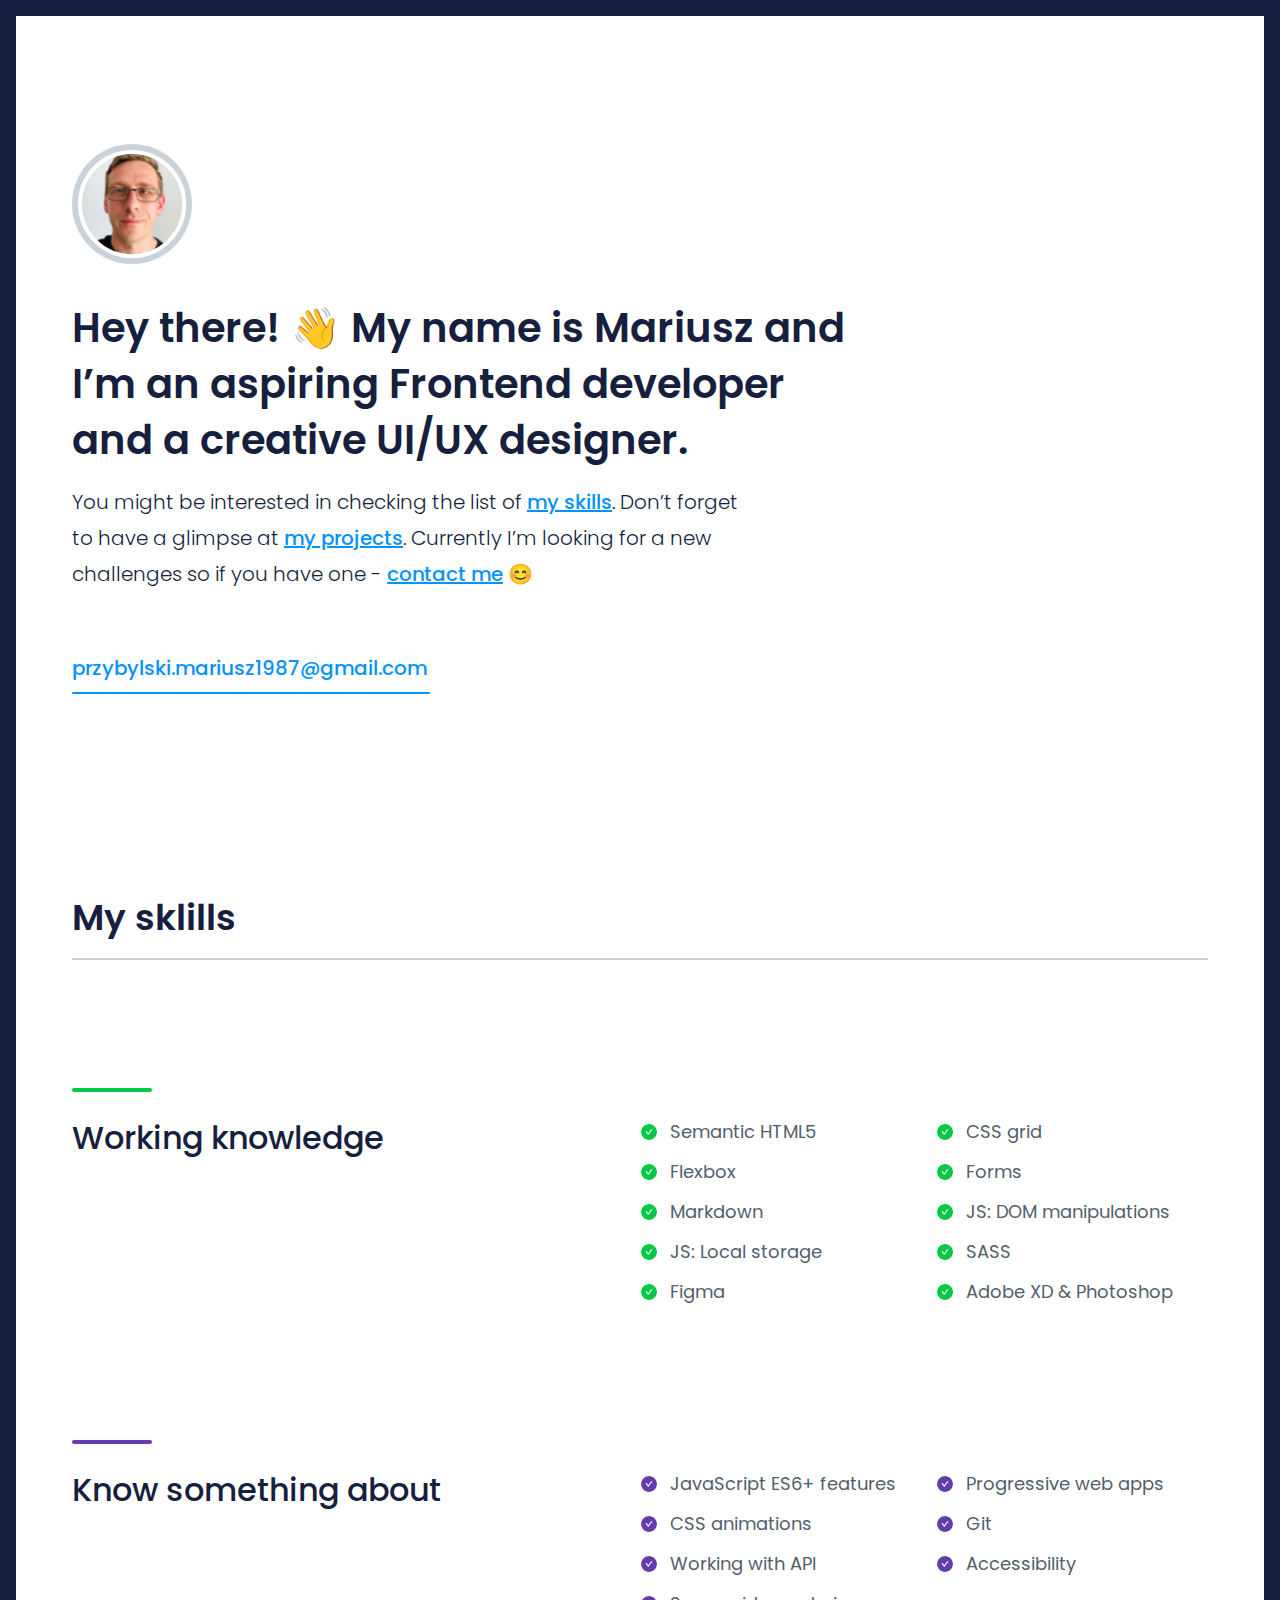
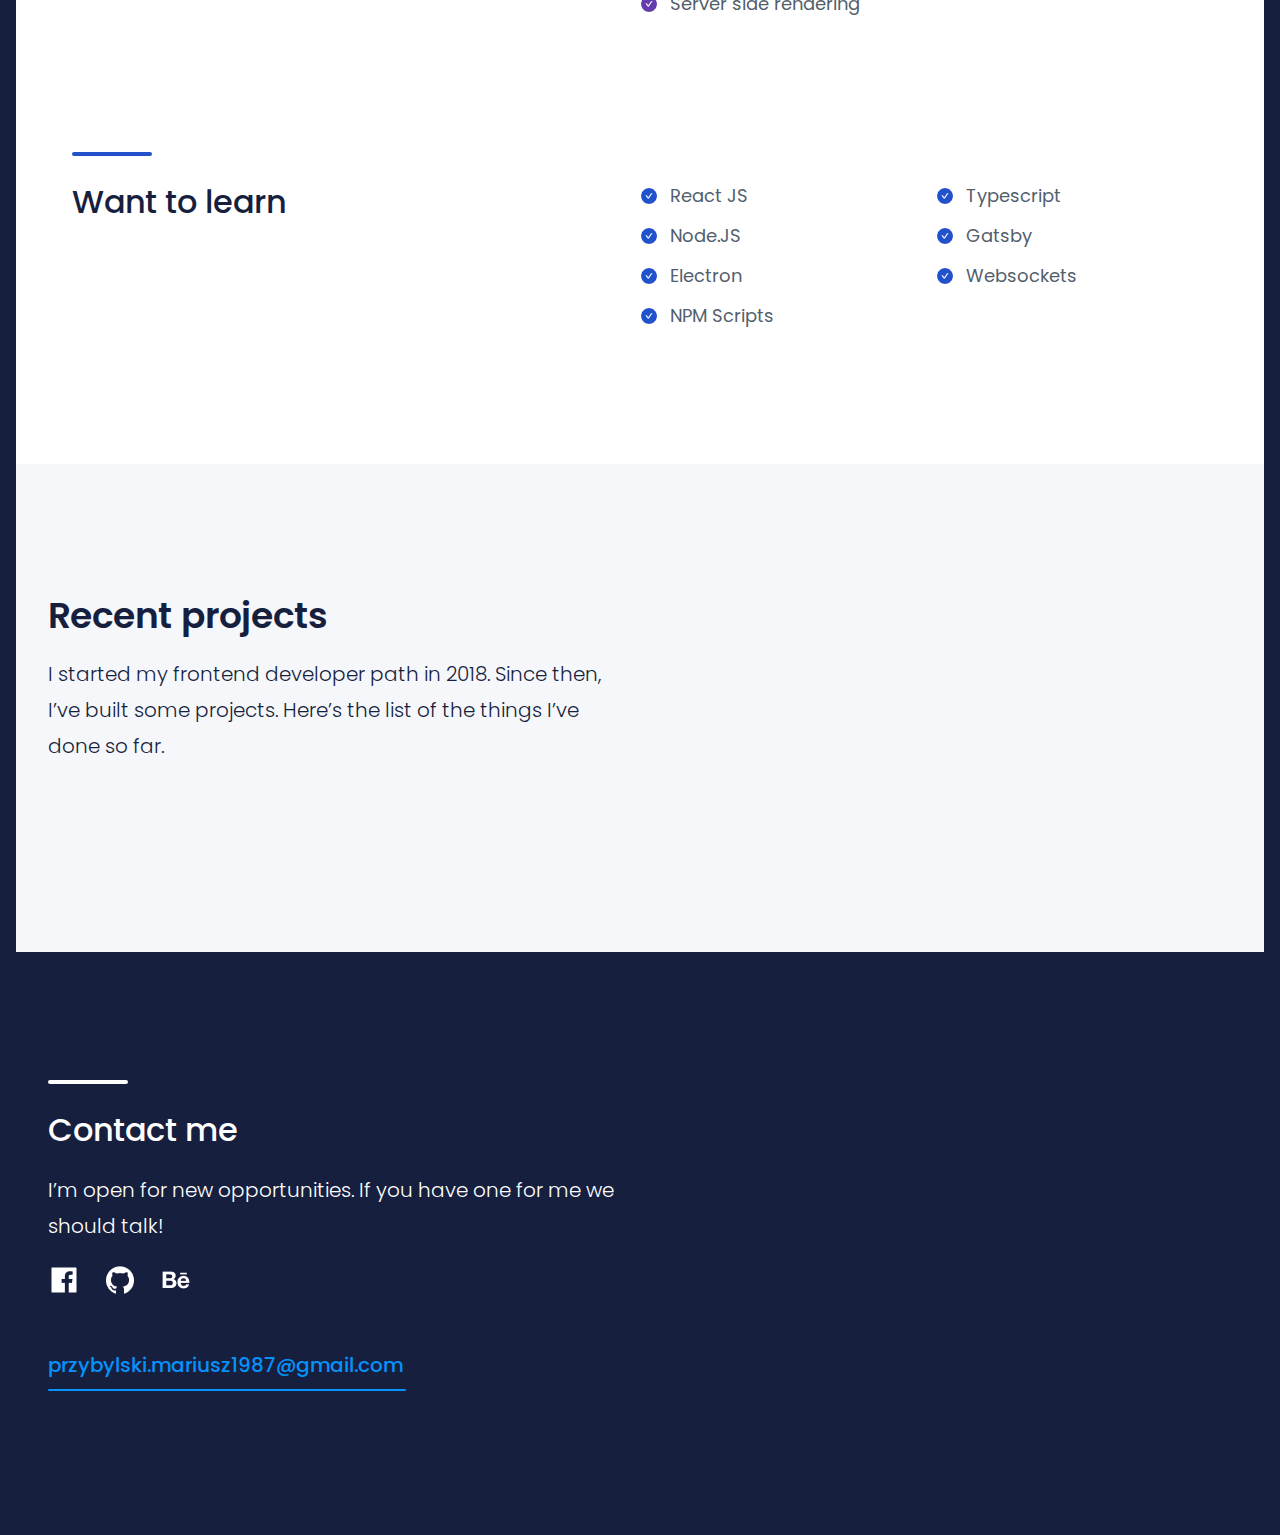
==== index.html @ f6842444 "Updates" ====
<!DOCTYPE html>
<html lang="en">
  <head>
    <meta charset="UTF-8" />
    <meta name="viewport" content="width=device-width, initial-scale=1.0" />
    <meta http-equiv="X-UA-Compatible" content="ie=edge" />
    <title>Mariusz - online CV</title>
    <meta name="description" content="All my frontend skills in one place" />

    <!-- Title -->
    <meta property="og:title" content="Mariusz Przybylski - online CV" />
    <!-- OPTIONAL description. 2-4 sentences. -->
    <meta property="og:description" content="At this point, everyone can check my frontend skills and the development directions that interest me. Feel free to contact me." />
    <!-- full url with http(s) ie. https://maciejkorsan.github.io/my-repo/ -->
    <meta property="og:url" content="https://przybylskimariusz.github.io/" />
    <!-- full url to the image with http(s) ie. https://maciejkorsan.github.io/my-repo/assets/img/fb.png. Facebook suggests at least 1200 x 630. -->
    <meta property="og:image" content="https://przybylskimariusz.github.io/assets/img/cover.png" />

    <link rel="manifest" href="manifest.json" />
    <meta name="apple-mobile-web-app-capable" content="yes" />

    <link rel="stylesheet" href="css/main.css" />
  </head>
  <body>
    <header class="header">
      <section class="hero">
        <img class="hero__image" src="assets/img/avatar.svg" alt="Zdjęcie profilowe Mariusz Przybylski.">
        <h1 class="hero__heading">Hey there! 👋 My name is Mariusz and I’m an aspiring Frontend developer and a creative UI/UX designer.</h1>
        <p class="hero__paragraph">You might be interested in checking the list of <a class="hero__link" href="#mySkills">my skills</a>. Don’t forget to  have a glimpse at <a class="hero__link" href="#myProjects">my projects</a>. Currently I’m looking for a new challenges so if you have one - <a class="hero__link" href="#contactMe">contact me</a> 😊</p>
        <a class="hero__mail" href="mailto:przybylski.mariusz1987@gmail.com?subject=Online%20CV%20-%20new%20opportunity">przybylski.mariusz1987@gmail.com</a>
      </section>
    </header>
    <main class="main">
      <section class="skills" id="mySkills">
        <h2 class="skills__heading">My sklills</h2>
        <section class="content">
          <h3 class="content__heading content__heading--green">Working knowledge</h3>
          <ul class="content__list content__list--green">
            <li class="content__item content__item--green">Semantic HTML5</li>
            <li class="content__item content__item--green">CSS grid</li>
            <li class="content__item content__item--green">Flexbox</li>
            <li class="content__item content__item--green">Forms</li>
            <li class="content__item content__item--green">Markdown</li>
            <li class="content__item content__item--green">JS: DOM manipulations</li>
            <li class="content__item content__item--green">JS: Local storage</li>
            <li class="content__item content__item--green">SASS</li>
            <li class="content__item content__item--green">Figma</li>
            <li class="content__item content__item--green">Adobe XD & Photoshop</li>
          </ul>
        </section>
        <section class="content">
          <h3 class="content__heading content__heading--red">Know something about</h3>
          <ul class="content__list content__list--red">
            <li class="content__item content__item--red">JavaScript ES6+ features</li>
            <li class="content__item content__item--red">Progressive web apps</li>
            <li class="content__item content__item--red">CSS animations</li>
            <li class="content__item content__item--red">Git</li>
            <li class="content__item content__item--red">Working with API</li>
            <li class="content__item content__item--red">Accessibility</li>
            <li class="content__item content__item--red">Server side rendering</li>
          </ul>
        </section>
        <section class="content">
          <h3 class="content__heading content__heading--gold">Want to learn</h3>
          <ul class="content__list content__list--gold">
            <li class="content__item content__item--gold">React JS</li>
            <li class="content__item content__item--gold">Typescript</li>
            <li class="content__item content__item--gold">Node.JS</li>
            <li class="content__item content__item--gold">Gatsby</li>
            <li class="content__item content__item--gold">Electron</li>
            <li class="content__item content__item--gold">Websockets</li>
            <li class="content__item content__item--gold">NPM Scripts</li>
          </ul>
        </section>
      </section>
      <section class="projects" id="myProjects">
        <div class="projects__container">
          <h2 class="projects__heading">Recent projects</h2>
          <p class="projects__paragraph">I started my frontend developer path in 2018. Since then, I’ve built some projects. Here’s the list of the things I’ve done so far.</p>
          <ul class="repos repos--js">
          </ul>
        </div>
      </section>
    </main>
    <footer class="contact" id="contactMe">
      <div class="contact__container">
        <h2 class="contact__heading">Contact me</h2>
        <p class="contact__paragraph">I’m open for new opportunities. If you have one for me we should talk!</p>
        <ul class="icons">
          <li class="icons__item"><a class="icons__link icons__link--facebook" href="https://www.facebook.com/coridMP/" target="_blank" rel="noopener noreferrer"><img src="assets/img/fb-icon.png" alt="facebook icon."></a></li>
          <li class="icons__item"><a class="icons__link icons__link--github" href="https://github.com/PrzybylskiMariusz/" target="_blank" rel="noopener noreferrer"><img src="assets/img/github-icon-small.png" alt="github icon."></a></li>
          <li class="icons__item"><a class="icons__link icons__link--behance" href="https://www.behance.net/przybylskimariusz" target="_blank" rel="noopener noreferrer"><img src="assets/img/behance-icon.png" alt="behance icon."></a></li>
        </ul>
        <a class="contact__mail" href="mailto:przybylski.mariusz1987@gmail.com?subject=Online%20CV%20-%20new%20opportunity">przybylski.mariusz1987@gmail.com</a>
      </div>
    </footer>

    <script src="js/main.js"></script>
  </body>
</html>
---- css/main.css ----
/*! normalize.css v8.0.1 | MIT License | github.com/necolas/normalize.css */
/* Document
   ========================================================================== */
/**
 * 1. Correct the line height in all browsers.
 * 2. Prevent adjustments of font size after orientation changes in iOS.
 */
@import url("https://fonts.googleapis.com/css?family=Poppins:300,400,500,600&display=swap");
html {
  line-height: 1.15;
  /* 1 */
  -webkit-text-size-adjust: 100%;
  /* 2 */ }

/* Sections
   ========================================================================== */
/**
 * Remove the margin in all browsers.
 */
body {
  margin: 0; }

/**
 * Render the `main` element consistently in IE.
 */
main {
  display: block; }

/**
 * Correct the font size and margin on `h1` elements within `section` and
 * `article` contexts in Chrome, Firefox, and Safari.
 */
h1 {
  font-size: 2em;
  margin: 0.67em 0; }

/* Grouping content
   ========================================================================== */
/**
 * 1. Add the correct box sizing in Firefox.
 * 2. Show the overflow in Edge and IE.
 */
hr {
  -webkit-box-sizing: content-box;
          box-sizing: content-box;
  /* 1 */
  height: 0;
  /* 1 */
  overflow: visible;
  /* 2 */ }

/**
 * 1. Correct the inheritance and scaling of font size in all browsers.
 * 2. Correct the odd `em` font sizing in all browsers.
 */
pre {
  font-family: monospace, monospace;
  /* 1 */
  font-size: 1em;
  /* 2 */ }

/* Text-level semantics
   ========================================================================== */
/**
 * Remove the gray background on active links in IE 10.
 */
a {
  background-color: transparent; }

/**
 * 1. Remove the bottom border in Chrome 57-
 * 2. Add the correct text decoration in Chrome, Edge, IE, Opera, and Safari.
 */
abbr[title] {
  border-bottom: none;
  /* 1 */
  text-decoration: underline;
  /* 2 */
  -webkit-text-decoration: underline dotted;
          text-decoration: underline dotted;
  /* 2 */ }

/**
 * Add the correct font weight in Chrome, Edge, and Safari.
 */
b,
strong {
  font-weight: bolder; }

/**
 * 1. Correct the inheritance and scaling of font size in all browsers.
 * 2. Correct the odd `em` font sizing in all browsers.
 */
code,
kbd,
samp {
  font-family: monospace, monospace;
  /* 1 */
  font-size: 1em;
  /* 2 */ }

/**
 * Add the correct font size in all browsers.
 */
small {
  font-size: 80%; }

/**
 * Prevent `sub` and `sup` elements from affecting the line height in
 * all browsers.
 */
sub,
sup {
  font-size: 75%;
  line-height: 0;
  position: relative;
  vertical-align: baseline; }

sub {
  bottom: -0.25em; }

sup {
  top: -0.5em; }

/* Embedded content
   ========================================================================== */
/**
 * Remove the border on images inside links in IE 10.
 */
img {
  border-style: none; }

/* Forms
   ========================================================================== */
/**
 * 1. Change the font styles in all browsers.
 * 2. Remove the margin in Firefox and Safari.
 */
button,
input,
optgroup,
select,
textarea {
  font-family: inherit;
  /* 1 */
  font-size: 100%;
  /* 1 */
  line-height: 1.15;
  /* 1 */
  margin: 0;
  /* 2 */ }

/**
 * Show the overflow in IE.
 * 1. Show the overflow in Edge.
 */
button,
input {
  /* 1 */
  overflow: visible; }

/**
 * Remove the inheritance of text transform in Edge, Firefox, and IE.
 * 1. Remove the inheritance of text transform in Firefox.
 */
button,
select {
  /* 1 */
  text-transform: none; }

/**
 * Correct the inability to style clickable types in iOS and Safari.
 */
button,
[type="button"],
[type="reset"],
[type="submit"] {
  -webkit-appearance: button; }

/**
 * Remove the inner border and padding in Firefox.
 */
button::-moz-focus-inner,
[type="button"]::-moz-focus-inner,
[type="reset"]::-moz-focus-inner,
[type="submit"]::-moz-focus-inner {
  border-style: none;
  padding: 0; }

/**
 * Restore the focus styles unset by the previous rule.
 */
button:-moz-focusring,
[type="button"]:-moz-focusring,
[type="reset"]:-moz-focusring,
[type="submit"]:-moz-focusring {
  outline: 1px dotted ButtonText; }

/**
 * Correct the padding in Firefox.
 */
fieldset {
  padding: 0.35em 0.75em 0.625em; }

/**
 * 1. Correct the text wrapping in Edge and IE.
 * 2. Correct the color inheritance from `fieldset` elements in IE.
 * 3. Remove the padding so developers are not caught out when they zero out
 *    `fieldset` elements in all browsers.
 */
legend {
  -webkit-box-sizing: border-box;
          box-sizing: border-box;
  /* 1 */
  color: inherit;
  /* 2 */
  display: table;
  /* 1 */
  max-width: 100%;
  /* 1 */
  padding: 0;
  /* 3 */
  white-space: normal;
  /* 1 */ }

/**
 * Add the correct vertical alignment in Chrome, Firefox, and Opera.
 */
progress {
  vertical-align: baseline; }

/**
 * Remove the default vertical scrollbar in IE 10+.
 */
textarea {
  overflow: auto; }

/**
 * 1. Add the correct box sizing in IE 10.
 * 2. Remove the padding in IE 10.
 */
[type="checkbox"],
[type="radio"] {
  -webkit-box-sizing: border-box;
          box-sizing: border-box;
  /* 1 */
  padding: 0;
  /* 2 */ }

/**
 * Correct the cursor style of increment and decrement buttons in Chrome.
 */
[type="number"]::-webkit-inner-spin-button,
[type="number"]::-webkit-outer-spin-button {
  height: auto; }

/**
 * 1. Correct the odd appearance in Chrome and Safari.
 * 2. Correct the outline style in Safari.
 */
[type="search"] {
  -webkit-appearance: textfield;
  /* 1 */
  outline-offset: -2px;
  /* 2 */ }

/**
 * Remove the inner padding in Chrome and Safari on macOS.
 */
[type="search"]::-webkit-search-decoration {
  -webkit-appearance: none; }

/**
 * 1. Correct the inability to style clickable types in iOS and Safari.
 * 2. Change font properties to `inherit` in Safari.
 */
::-webkit-file-upload-button {
  -webkit-appearance: button;
  /* 1 */
  font: inherit;
  /* 2 */ }

/* Interactive
   ========================================================================== */
/*
 * Add the correct display in Edge, IE 10+, and Firefox.
 */
details {
  display: block; }

/*
 * Add the correct display in all browsers.
 */
summary {
  display: list-item; }

/* Misc
   ========================================================================== */
/**
 * Add the correct display in IE 10+.
 */
template {
  display: none; }

/**
 * Add the correct display in IE 10.
 */
[hidden] {
  display: none; }

html {
  -webkit-box-sizing: border-box;
          box-sizing: border-box;
  scroll-behavior: smooth; }

*, *:before, *:after {
  -webkit-box-sizing: inherit;
          box-sizing: inherit; }

body {
  background: #fff;
  border: 16px solid #171F3F;
  color: #171F3F;
  font-family: 'Poppins', sans-serif;
  font-size: 16px; }
  @media (max-width: 920px) {
    body {
      border: none; } }

.header {
  margin: 0 auto;
  max-width: 1184px;
  padding: 128px 24px 0 24px;
  width: 100%; }
  @media (max-width: 1140px) {
    .header {
      padding: 64px 16px 0 16px; } }
  @media (max-width: 920px) {
    .header {
      max-width: 100%; } }

.hero {
  max-width: 781px;
  width: 100%; }
  .hero__image {
    margin: 0 0 32px 0; }
    @media (max-width: 1140px) {
      .hero__image {
        margin: 0 0 16px 0;
        width: 80px; } }
  .hero__heading {
    font-size: 2.5rem;
    font-weight: 600;
    line-height: 3.5rem;
    margin: 0 0 16px 0; }
    @media (max-width: 1140px) {
      .hero__heading {
        font-size: 1.625rem;
        line-height: 2.25rem; } }
  .hero__link {
    color: #0593FB;
    font-weight: 500; }
  .hero__paragraph {
    font-size: 1.25rem;
    font-weight: 300;
    line-height: 2.25rem;
    margin: 0 0 60px 0;
    max-width: 681px;
    width: 100%; }
    @media (max-width: 1140px) {
      .hero__paragraph {
        font-size: 0.875rem;
        line-height: 1.625rem; } }
  .hero__mail {
    color: #0593FB;
    display: block;
    font-size: 1.25rem;
    font-weight: 500;
    line-height: 2rem;
    max-width: 358px;
    text-decoration: none;
    width: 100%; }
    .hero__mail::after {
      background-color: #0593FB;
      border-radius: 41px;
      content: "";
      display: block;
      height: 2px;
      margin-top: 8px;
      width: 100%; }
      @media (max-width: 1140px) {
        .hero__mail::after {
          margin-top: 4px; } }
    @media (max-width: 1140px) {
      .hero__mail {
        font-size: 0.875rem;
        line-height: 1.5rem;
        max-width: 251px; } }
  @media (max-width: 1140px) {
    .hero {
      width: 60%; } }
  @media (max-width: 920px) {
    .hero {
      width: 100%; } }

.skills {
  margin: 0 auto;
  max-width: 1184px;
  padding: 200px 24px 0 24px;
  width: 100%; }
  .skills__heading {
    border-bottom: 2px solid #CBD2D9;
    font-size: 2.25rem;
    font-weight: 600;
    line-height: 3rem;
    margin: 0;
    padding-bottom: 16px; }
    @media (max-width: 1140px) {
      .skills__heading {
        font-size: 1.5rem;
        line-height: 2rem;
        padding-bottom: 12px; } }
    @media (max-width: 920px) {
      .skills__heading {
        text-align: center; } }
  @media (max-width: 1140px) {
    .skills {
      padding: 120px 24px 0 24px; } }
  @media (max-width: 920px) {
    .skills {
      padding: 120px 16px 0 16px; } }

.content {
  display: -ms-grid;
  display: grid;
  -ms-grid-columns: (1fr)[2];
  grid-template-columns: repeat(2, 1fr);
  margin-top: 128px; }
  .content:last-child {
    margin-bottom: 128px; }
    @media (max-width: 1140px) {
      .content:last-child {
        margin-bottom: 80px; } }
  .content__heading {
    font-size: 2rem;
    font-weight: 500;
    line-height: 2.75rem;
    margin: 0; }
    .content__heading--green::before {
      background-color: #06C847;
      border-radius: 8px;
      content: "";
      display: block;
      margin-bottom: 24px;
      max-width: 80px;
      width: 100%;
      height: 4px; }
      @media (max-width: 1140px) {
        .content__heading--green::before {
          max-width: 40px;
          margin-bottom: 8px; } }
    .content__heading--red::before {
      background-color: #653CAD;
      border-radius: 8px;
      content: "";
      display: block;
      margin-bottom: 24px;
      max-width: 80px;
      width: 100%;
      height: 4px; }
      @media (max-width: 1140px) {
        .content__heading--red::before {
          max-width: 40px;
          margin-bottom: 8px; } }
    .content__heading--gold::before {
      background-color: #2251CC;
      border-radius: 8px;
      content: "";
      display: block;
      margin-bottom: 24px;
      max-width: 80px;
      width: 100%;
      height: 4px; }
      @media (max-width: 1140px) {
        .content__heading--gold::before {
          max-width: 40px;
          margin-bottom: 8px; } }
    @media (max-width: 1140px) {
      .content__heading {
        font-size: 1.375rem;
        line-height: 2rem; } }
  .content__list {
    color: #52606D;
    font-size: 1.125rem;
    font-weight: 400;
    display: -ms-grid;
    display: grid;
    grid-column-gap: 24px;
    -ms-grid-columns: (1fr)[2];
    grid-template-columns: repeat(2, 1fr);
    line-height: 2.5rem;
    list-style-type: none;
    margin: 24px 0 0 0;
    padding: 0; }
    @media (max-width: 1140px) {
      .content__list {
        font-size: .875rem;
        line-height: 2.25rem; } }
    @media (max-width: 920px) {
      .content__list {
        -ms-grid-columns: 1fr;
        grid-template-columns: 1fr; } }
  @media (max-width: 1140px) {
    .content {
      margin-top: 62px; } }
  .content__item {
    display: -webkit-box;
    display: -ms-flexbox;
    display: flex;
    -webkit-box-align: center;
        -ms-flex-align: center;
            align-items: center; }
    .content__item--green::before {
      background: url(../assets/img/check-circle-green.png);
      background-size: cover;
      content: "";
      display: block;
      margin-right: 12px;
      width: 18px;
      height: 18px; }
      @media (max-width: 1140px) {
        .content__item--green::before {
          width: 12px;
          height: 12px;
          margin-right: 12px; } }
    .content__item--red::before {
      background: url(../assets/img/check-circle-red.png);
      background-size: cover;
      content: "";
      display: block;
      margin-right: 12px;
      width: 18px;
      height: 18px; }
      @media (max-width: 1140px) {
        .content__item--red::before {
          width: 12px;
          height: 12px;
          margin-right: 12px; } }
    .content__item--gold::before {
      background: url(../assets/img/check-circle-gold.png);
      background-size: cover;
      content: "";
      display: block;
      margin-right: 12px;
      width: 18px;
      height: 18px; }
      @media (max-width: 1140px) {
        .content__item--gold::before {
          width: 12px;
          height: 12px;
          margin-right: 12px; } }
  @media (max-width: 920px) {
    .content {
      -ms-grid-columns: 1fr;
      grid-template-columns: 1fr; } }

.projects {
  background-color: #F5F7FA;
  width: 100%;
  padding: 128px 24px; }
  .projects__container {
    margin: 0 auto;
    max-width: 1184px;
    width: 100%; }
  .projects__heading {
    font-size: 2.25rem;
    font-weight: 600;
    line-height: 3rem;
    margin: 0 0 16px 0; }
    @media (max-width: 1140px) {
      .projects__heading {
        font-size: 1.5rem;
        line-height: 2rem;
        margin: 0 0 8px 0; } }
    @media (max-width: 920px) {
      .projects__heading {
        text-align: center; } }
  .projects__paragraph {
    font-size: 1.25rem;
    font-weight: 300;
    line-height: 2.25rem;
    margin: 0 0 60px 0;
    max-width: 580px;
    width: 100%; }
    @media (max-width: 1140px) {
      .projects__paragraph {
        font-size: 0.875rem;
        line-height: 1.625rem;
        margin: 0 0 32px 0; } }
    @media (max-width: 920px) {
      .projects__paragraph {
        text-align: center;
        max-width: 100%; } }
  @media (max-width: 1140px) {
    .projects {
      padding: 80px 24px; } }
  @media (max-width: 920px) {
    .projects {
      padding: 80px 16px; } }

.repos {
  display: -ms-grid;
  display: grid;
  grid-gap: 24px;
  -ms-grid-columns: (1fr)[2];
  grid-template-columns: repeat(2, 1fr);
  list-style: none;
  margin: 0;
  padding: 0; }
  .repos__list {
    background: #fff;
    -webkit-box-shadow: 0px 6px 16px rgba(24, 41, 67, 0.09);
            box-shadow: 0px 6px 16px rgba(24, 41, 67, 0.09);
    border-radius: 8px;
    display: -webkit-box;
    display: -ms-flexbox;
    display: flex;
    -webkit-box-orient: vertical;
    -webkit-box-direction: normal;
        -ms-flex-direction: column;
            flex-direction: column;
    -webkit-box-pack: justify;
        -ms-flex-pack: justify;
            justify-content: space-between;
    max-width: 580px;
    width: 100%; }
    @media (max-width: 920px) {
      .repos__list {
        max-width: 100%; } }
  .repos__info {
    padding: 48px 48px 0 48px; }
  .repos__icon {
    margin-bottom: 16px; }
    @media (max-width: 1140px) {
      .repos__icon {
        width: 40px; } }
  .repos__title {
    font-size: 1.25rem;
    font-weight: 600;
    line-height: 2.25rem;
    margin: 0 0 8px 0; }
    @media (max-width: 1140px) {
      .repos__title {
        font-size: 1rem;
        line-height: 1.5rem;
        margin: 0 0 4px 0; } }
  .repos__description {
    font-size: 1.125rem;
    font-weight: 300;
    line-height: 2rem;
    margin: 0 0 48px 0; }
    @media (max-width: 1140px) {
      .repos__description {
        font-size: .875rem;
        line-height: 1.625rem;
        margin: 0 0 32px 0; } }
  .repos__links {
    background-color: #F5F7FA;
    border-bottom-left-radius: 8px;
    border-bottom-right-radius: 8px;
    display: -webkit-box;
    display: -ms-flexbox;
    display: flex;
    -webkit-box-pack: end;
        -ms-flex-pack: end;
            justify-content: flex-end;
    -ms-flex-item-align: end;
        align-self: flex-end;
    margin: 0;
    padding: 16px 48px;
    text-align: right;
    text-decoration: none;
    width: 100%; }
    @media (max-width: 1140px) {
      .repos__links {
        padding: 10px 32px; } }
  .repos__link {
    color: #0593FB;
    font-size: 1.125rem;
    font-weight: 500;
    display: -webkit-box;
    display: -ms-flexbox;
    display: flex;
    -webkit-box-align: center;
        -ms-flex-align: center;
            align-items: center;
    -webkit-box-orient: horizontal;
    -webkit-box-direction: normal;
        -ms-flex-direction: rows;
            flex-direction: rows;
    line-height: 2.25rem;
    text-decoration: none; }
    .repos__link--demo {
      border-right: 2px solid #CBD2D9;
      margin: 0 24px 0 0;
      padding-right: 24px; }
      @media (max-width: 1140px) {
        .repos__link--demo {
          margin: 0 16px 0 0;
          padding-right: 16px; } }
    @media (max-width: 1140px) {
      .repos__link {
        font-size: .875rem;
        line-height: 1.75rem; } }
  .repos__image {
    margin-right: 8px; }
    @media (max-width: 1140px) {
      .repos__image {
        width: 20px;
        margin-right: 6px; } }
  @media (max-width: 920px) {
    .repos {
      -ms-grid-columns: 1fr;
      grid-template-columns: 1fr; } }

.contact {
  background-color: #171F3F;
  color: #fff;
  width: 100%;
  padding: 128px 24px; }
  .contact__container {
    margin: 0 auto;
    max-width: 1184px;
    width: 100%; }
  .contact__heading {
    font-size: 2rem;
    font-weight: 500;
    line-height: 2.75rem;
    margin: 0 0 20px 0; }
    .contact__heading::before {
      background-color: #fff;
      border-radius: 8px;
      content: "";
      display: block;
      margin-bottom: 24px;
      max-width: 80px;
      width: 100%;
      height: 4px; }
      @media (max-width: 1140px) {
        .contact__heading::before {
          max-width: 40px;
          margin-bottom: 8px; } }
    @media (max-width: 1140px) {
      .contact__heading {
        font-size: 1.5rem;
        line-height: 2rem;
        margin: 0 0 8px 0; } }
  .contact__paragraph {
    font-size: 1.25rem;
    font-weight: 300;
    line-height: 2.25rem;
    margin: 0 0 20px 0;
    max-width: 580px;
    width: 100%; }
    @media (max-width: 1140px) {
      .contact__paragraph {
        font-size: .875rem;
        line-height: 1.625rem;
        margin: 0 0 30px 0;
        max-width: 325px; } }
  .contact__mail {
    color: #0593FB;
    display: block;
    font-size: 1.25rem;
    font-weight: 500;
    line-height: 2rem;
    max-width: 358px;
    text-decoration: none;
    width: 100%; }
    .contact__mail::after {
      background-color: #0593FB;
      border-radius: 41px;
      content: "";
      display: block;
      height: 2px;
      margin-top: 8px;
      width: 100%; }
      @media (max-width: 1140px) {
        .contact__mail::after {
          margin-top: 4px; } }
    @media (max-width: 1140px) {
      .contact__mail {
        font-size: 0.875rem;
        line-height: 1.5rem;
        max-width: 251px; } }
  @media (max-width: 1140px) {
    .contact {
      padding: 120px 24px; } }
  @media (max-width: 920px) {
    .contact {
      padding: 120px 16px; } }

.icons {
  list-style-type: none;
  display: -webkit-box;
  display: -ms-flexbox;
  display: flex;
  -webkit-box-align: center;
      -ms-flex-align: center;
          align-items: center;
  margin: 0 0 48px 0;
  padding: 0; }
  .icons__item {
    margin-right: 24px; }
  @media (max-width: 1140px) {
    .icons {
      margin: 0 0 32px 0; } }

/*# sourceMappingURL=main.css.map */
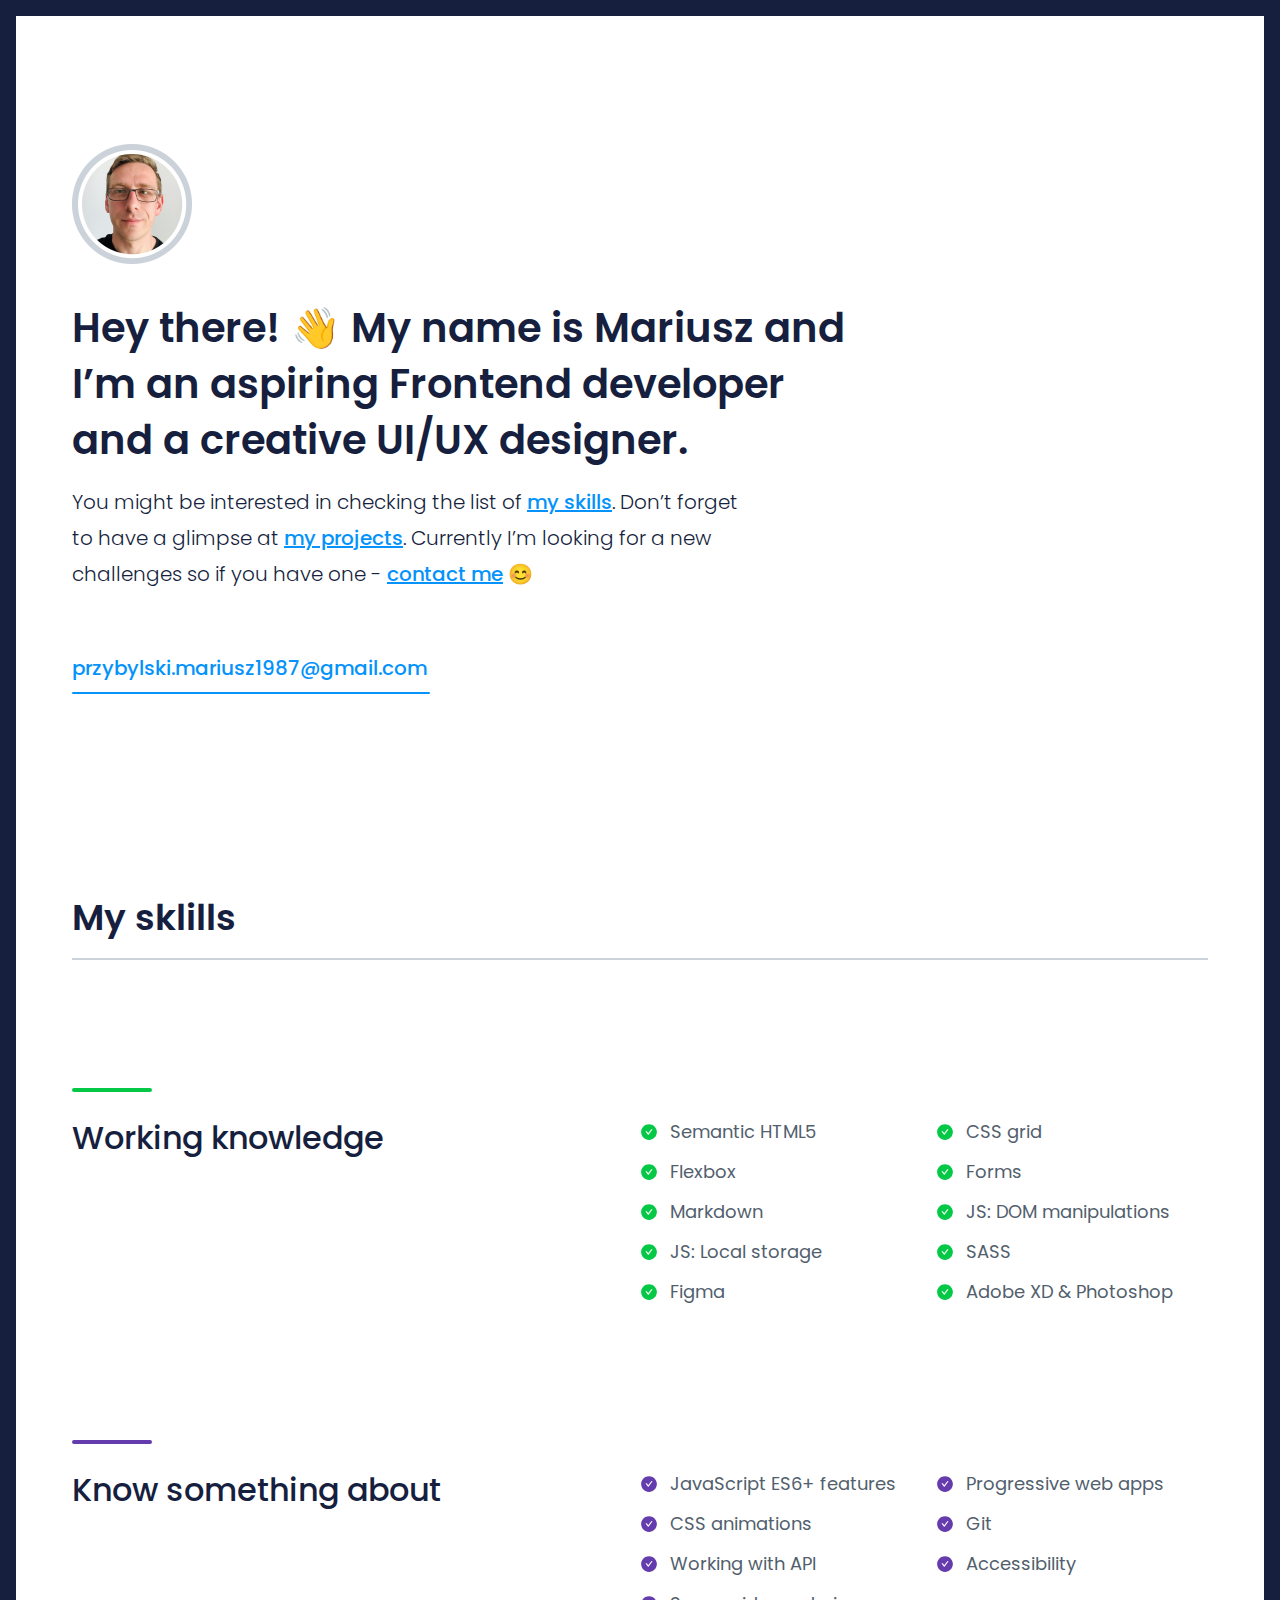
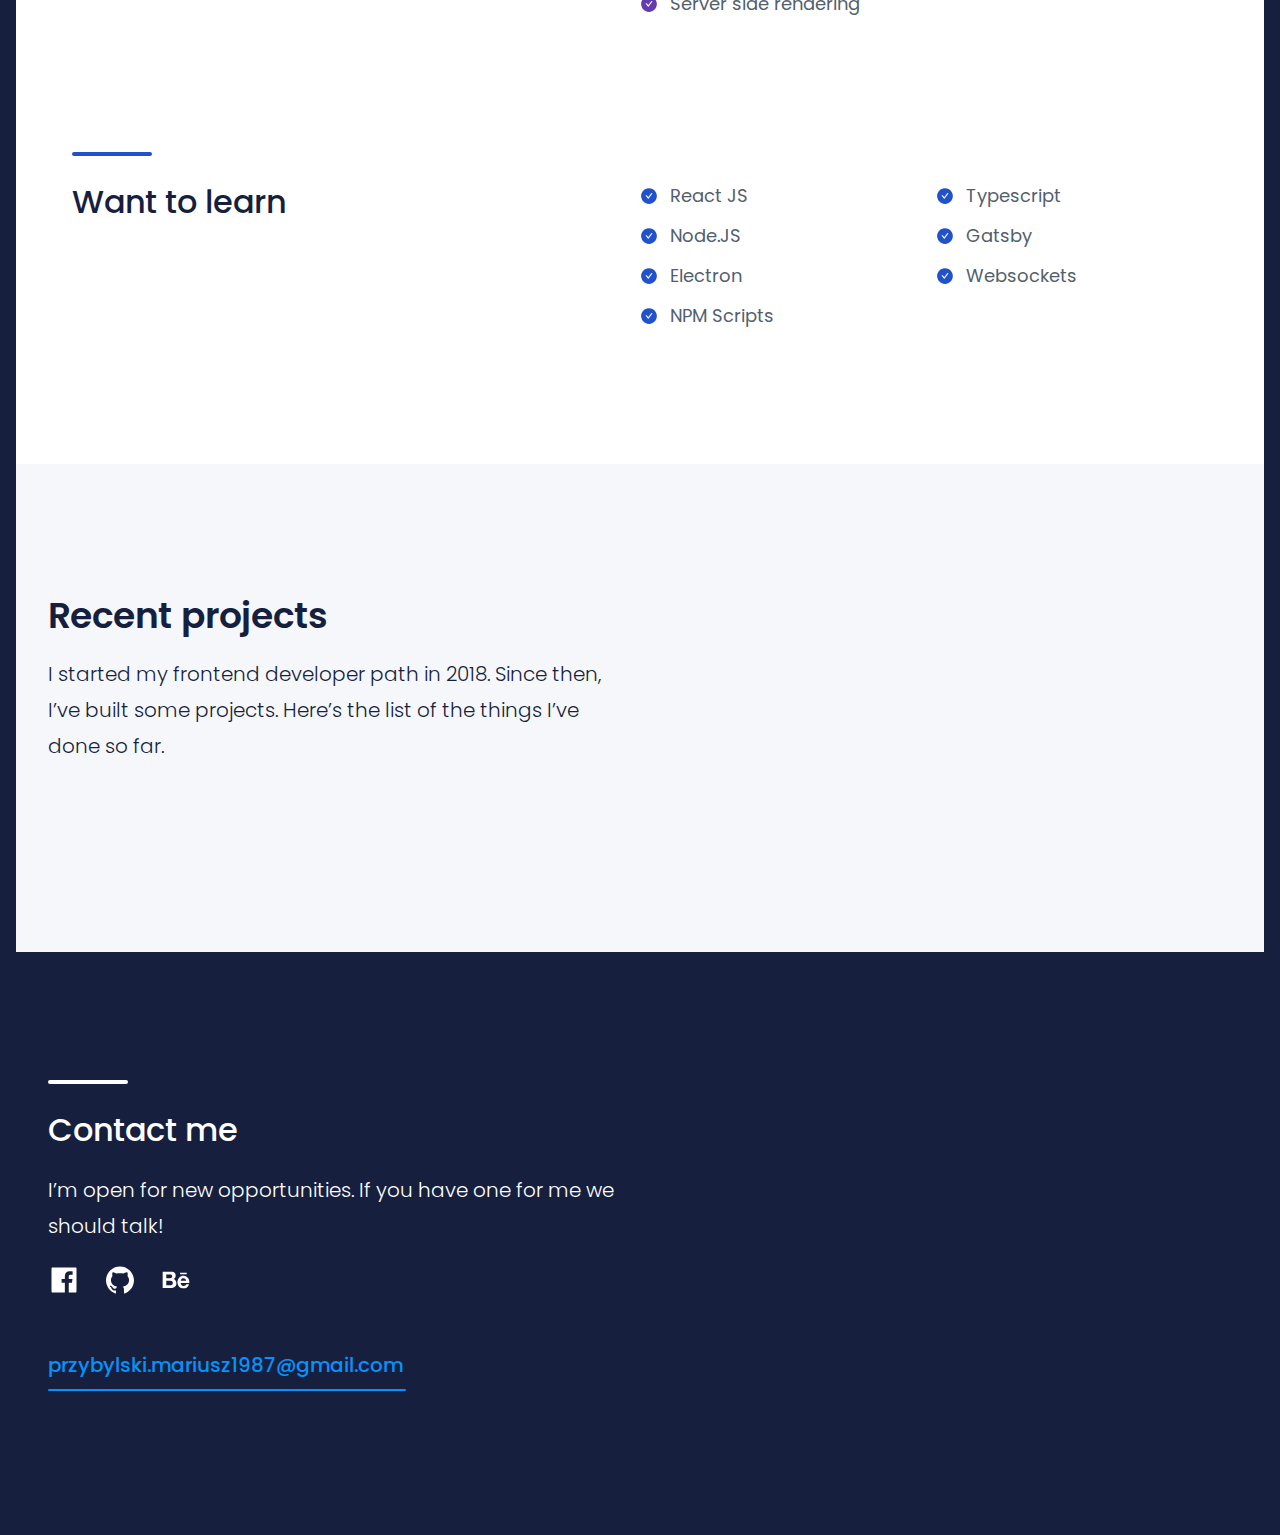
==== commit 3a40c9cd: "Updates" ====
--- a/index.html
+++ b/index.html
@@ -16,7 +16,6 @@
     <!-- full url to the image with http(s) ie. https://maciejkorsan.github.io/my-repo/assets/img/fb.png. Facebook suggests at least 1200 x 630. -->
     <meta property="og:image" content="https://przybylskimariusz.github.io/assets/img/cover.png" />
 
-    <link rel="manifest" href="manifest.json" />
     <meta name="apple-mobile-web-app-capable" content="yes" />
 
     <link rel="stylesheet" href="css/main.css" />
@@ -24,7 +23,7 @@
   <body>
     <header class="header">
       <section class="hero">
-        <img class="hero__image" src="assets/img/avatar.svg" alt="Zdjęcie profilowe Mariusz Przybylski.">
+        <img class="hero__image" src="assets/img/avatar.png" alt="Zdjęcie profilowe Mariusz Przybylski.">
         <h1 class="hero__heading">Hey there! 👋 My name is Mariusz and I’m an aspiring Frontend developer and a creative UI/UX designer.</h1>
         <p class="hero__paragraph">You might be interested in checking the list of <a class="hero__link" href="#mySkills">my skills</a>. Don’t forget to  have a glimpse at <a class="hero__link" href="#myProjects">my projects</a>. Currently I’m looking for a new challenges so if you have one - <a class="hero__link" href="#contactMe">contact me</a> 😊</p>
         <a class="hero__mail" href="mailto:przybylski.mariusz1987@gmail.com?subject=Online%20CV%20-%20new%20opportunity">przybylski.mariusz1987@gmail.com</a>
@@ -33,43 +32,43 @@
     <main class="main">
       <section class="skills" id="mySkills">
         <h2 class="skills__heading">My sklills</h2>
-        <section class="content">
-          <h3 class="content__heading content__heading--green">Working knowledge</h3>
-          <ul class="content__list content__list--green">
-            <li class="content__item content__item--green">Semantic HTML5</li>
-            <li class="content__item content__item--green">CSS grid</li>
-            <li class="content__item content__item--green">Flexbox</li>
-            <li class="content__item content__item--green">Forms</li>
-            <li class="content__item content__item--green">Markdown</li>
-            <li class="content__item content__item--green">JS: DOM manipulations</li>
-            <li class="content__item content__item--green">JS: Local storage</li>
-            <li class="content__item content__item--green">SASS</li>
-            <li class="content__item content__item--green">Figma</li>
-            <li class="content__item content__item--green">Adobe XD & Photoshop</li>
+        <section class="content content--green">
+          <h3 class="content__heading">Working knowledge</h3>
+          <ul class="content__list">
+            <li class="content__item">Semantic HTML5</li>
+            <li class="content__item">CSS grid</li>
+            <li class="content__item">Flexbox</li>
+            <li class="content__item">Forms</li>
+            <li class="content__item">Markdown</li>
+            <li class="content__item">JS: DOM manipulations</li>
+            <li class="content__item">JS: Local storage</li>
+            <li class="content__item">SASS</li>
+            <li class="content__item">Figma</li>
+            <li class="content__item">Adobe XD & Photoshop</li>
           </ul>
         </section>
-        <section class="content">
-          <h3 class="content__heading content__heading--red">Know something about</h3>
-          <ul class="content__list content__list--red">
-            <li class="content__item content__item--red">JavaScript ES6+ features</li>
-            <li class="content__item content__item--red">Progressive web apps</li>
-            <li class="content__item content__item--red">CSS animations</li>
-            <li class="content__item content__item--red">Git</li>
-            <li class="content__item content__item--red">Working with API</li>
-            <li class="content__item content__item--red">Accessibility</li>
-            <li class="content__item content__item--red">Server side rendering</li>
+        <section class="content content--violet">
+          <h3 class="content__heading">Know something about</h3>
+          <ul class="content__list">
+            <li class="content__item">JavaScript ES6+ features</li>
+            <li class="content__item">Progressive web apps</li>
+            <li class="content__item">CSS animations</li>
+            <li class="content__item">Git</li>
+            <li class="content__item">Working with API</li>
+            <li class="content__item">Accessibility</li>
+            <li class="content__item">Server side rendering</li>
           </ul>
         </section>
-        <section class="content">
-          <h3 class="content__heading content__heading--gold">Want to learn</h3>
-          <ul class="content__list content__list--gold">
-            <li class="content__item content__item--gold">React JS</li>
-            <li class="content__item content__item--gold">Typescript</li>
-            <li class="content__item content__item--gold">Node.JS</li>
-            <li class="content__item content__item--gold">Gatsby</li>
-            <li class="content__item content__item--gold">Electron</li>
-            <li class="content__item content__item--gold">Websockets</li>
-            <li class="content__item content__item--gold">NPM Scripts</li>
+        <section class="content content--blue">
+          <h3 class="content__heading">Want to learn</h3>
+          <ul class="content__list">
+            <li class="content__item">React JS</li>
+            <li class="content__item">Typescript</li>
+            <li class="content__item">Node.JS</li>
+            <li class="content__item">Gatsby</li>
+            <li class="content__item">Electron</li>
+            <li class="content__item">Websockets</li>
+            <li class="content__item">NPM Scripts</li>
           </ul>
         </section>
       </section>
@@ -87,9 +86,9 @@
         <h2 class="contact__heading">Contact me</h2>
         <p class="contact__paragraph">I’m open for new opportunities. If you have one for me we should talk!</p>
         <ul class="icons">
-          <li class="icons__item"><a class="icons__link icons__link--facebook" href="https://www.facebook.com/coridMP/" target="_blank" rel="noopener noreferrer"><img src="assets/img/fb-icon.png" alt="facebook icon."></a></li>
-          <li class="icons__item"><a class="icons__link icons__link--github" href="https://github.com/PrzybylskiMariusz/" target="_blank" rel="noopener noreferrer"><img src="assets/img/github-icon-small.png" alt="github icon."></a></li>
-          <li class="icons__item"><a class="icons__link icons__link--behance" href="https://www.behance.net/przybylskimariusz" target="_blank" rel="noopener noreferrer"><img src="assets/img/behance-icon.png" alt="behance icon."></a></li>
+          <li class="icons__item"><a class="icons__link" href="https://www.facebook.com/coridMP/" target="_blank" rel="noopener noreferrer"><img src="assets/img/facebook-icon.svg" alt="facebook icon."></a></li>
+          <li class="icons__item"><a class="icons__link" href="https://github.com/PrzybylskiMariusz/" target="_blank" rel="noopener noreferrer"><img src="assets/img/github-icon-small.svg" alt="github icon."></a></li>
+          <li class="icons__item"><a class="icons__link" href="https://www.behance.net/przybylskimariusz" target="_blank" rel="noopener noreferrer"><img src="assets/img/behance-icon.svg" alt="behance icon."></a></li>
         </ul>
         <a class="contact__mail" href="mailto:przybylski.mariusz1987@gmail.com?subject=Online%20CV%20-%20new%20opportunity">przybylski.mariusz1987@gmail.com</a>
       </div>
--- a/css/main.css
+++ b/css/main.css
@@ -5,7 +5,7 @@
  * 1. Correct the line height in all browsers.
  * 2. Prevent adjustments of font size after orientation changes in iOS.
  */
-@import url("https://fonts.googleapis.com/css?family=Poppins:300,400,500,600&display=swap");
+@import url("https://fonts.googleapis.com/css?family=Poppins:300,400,500,600&display=swap&subset=latin-ext");
 html {
   line-height: 1.15;
   /* 1 */
@@ -308,24 +308,98 @@
 [hidden] {
   display: none; }
 
-html {
-  -webkit-box-sizing: border-box;
-          box-sizing: border-box;
-  scroll-behavior: smooth; }
-
-*, *:before, *:after {
-  -webkit-box-sizing: inherit;
-          box-sizing: inherit; }
-
-body {
-  background: #fff;
-  border: 16px solid #171F3F;
-  color: #171F3F;
-  font-family: 'Poppins', sans-serif;
-  font-size: 16px; }
+.contact {
+  background-color: #171F3F;
+  color: #fff;
+  width: 100%;
+  padding: 128px 24px; }
+  .contact__container {
+    margin: 0 auto;
+    max-width: 1184px;
+    width: 100%; }
+  .contact__heading {
+    font-size: 2rem;
+    font-weight: 500;
+    line-height: 2.75rem;
+    margin: 0 0 20px 0; }
+    .contact__heading::before {
+      background-color: #fff;
+      border-radius: 8px;
+      content: "";
+      display: block;
+      margin-bottom: 24px;
+      max-width: 80px;
+      width: 100%;
+      height: 4px; }
+      @media (max-width: 1140px) {
+        .contact__heading::before {
+          max-width: 40px;
+          margin-bottom: 8px; } }
+    @media (max-width: 1140px) {
+      .contact__heading {
+        font-size: 1.5rem;
+        line-height: 2rem;
+        margin: 0 0 8px 0; } }
+  .contact__paragraph {
+    font-size: 1.25rem;
+    font-weight: 300;
+    line-height: 2.25rem;
+    margin: 0 0 20px 0;
+    max-width: 580px;
+    width: 100%; }
+    @media (max-width: 1140px) {
+      .contact__paragraph {
+        font-size: .875rem;
+        line-height: 1.625rem;
+        margin: 0 0 30px 0;
+        max-width: 325px; } }
+  .contact__mail {
+    color: #0593FB;
+    display: block;
+    font-size: 1.25rem;
+    font-weight: 500;
+    line-height: 2rem;
+    max-width: 358px;
+    text-decoration: none;
+    width: 100%; }
+    .contact__mail::after {
+      background-color: #0593FB;
+      border-radius: 41px;
+      content: "";
+      display: block;
+      height: 2px;
+      margin-top: 8px;
+      width: 100%; }
+      @media (max-width: 1140px) {
+        .contact__mail::after {
+          margin-top: 4px; } }
+    @media (max-width: 1140px) {
+      .contact__mail {
+        font-size: 0.875rem;
+        line-height: 1.5rem;
+        max-width: 251px; } }
+  @media (max-width: 1140px) {
+    .contact {
+      padding: 120px 24px; } }
   @media (max-width: 920px) {
-    body {
-      border: none; } }
+    .contact {
+      padding: 120px 16px; } }
+
+.icons {
+  list-style-type: none;
+  display: -webkit-box;
+  display: -ms-flexbox;
+  display: flex;
+  -webkit-box-align: center;
+      -ms-flex-align: center;
+          align-items: center;
+  margin: 0 0 48px 0;
+  padding: 0; }
+  .icons__item {
+    margin-right: 24px; }
+  @media (max-width: 1140px) {
+    .icons {
+      margin: 0 0 32px 0; } }
 
 .header {
   margin: 0 auto;
@@ -343,11 +417,14 @@
   max-width: 781px;
   width: 100%; }
   .hero__image {
-    margin: 0 0 32px 0; }
+    margin: 0 0 32px 0;
+    width: 120px;
+    height: 120px; }
     @media (max-width: 1140px) {
       .hero__image {
         margin: 0 0 16px 0;
-        width: 80px; } }
+        width: 80px;
+        height: 80px; } }
   .hero__heading {
     font-size: 2.5rem;
     font-weight: 600;
@@ -402,167 +479,6 @@
   @media (max-width: 920px) {
     .hero {
       width: 100%; } }
-
-.skills {
-  margin: 0 auto;
-  max-width: 1184px;
-  padding: 200px 24px 0 24px;
-  width: 100%; }
-  .skills__heading {
-    border-bottom: 2px solid #CBD2D9;
-    font-size: 2.25rem;
-    font-weight: 600;
-    line-height: 3rem;
-    margin: 0;
-    padding-bottom: 16px; }
-    @media (max-width: 1140px) {
-      .skills__heading {
-        font-size: 1.5rem;
-        line-height: 2rem;
-        padding-bottom: 12px; } }
-    @media (max-width: 920px) {
-      .skills__heading {
-        text-align: center; } }
-  @media (max-width: 1140px) {
-    .skills {
-      padding: 120px 24px 0 24px; } }
-  @media (max-width: 920px) {
-    .skills {
-      padding: 120px 16px 0 16px; } }
-
-.content {
-  display: -ms-grid;
-  display: grid;
-  -ms-grid-columns: (1fr)[2];
-  grid-template-columns: repeat(2, 1fr);
-  margin-top: 128px; }
-  .content:last-child {
-    margin-bottom: 128px; }
-    @media (max-width: 1140px) {
-      .content:last-child {
-        margin-bottom: 80px; } }
-  .content__heading {
-    font-size: 2rem;
-    font-weight: 500;
-    line-height: 2.75rem;
-    margin: 0; }
-    .content__heading--green::before {
-      background-color: #06C847;
-      border-radius: 8px;
-      content: "";
-      display: block;
-      margin-bottom: 24px;
-      max-width: 80px;
-      width: 100%;
-      height: 4px; }
-      @media (max-width: 1140px) {
-        .content__heading--green::before {
-          max-width: 40px;
-          margin-bottom: 8px; } }
-    .content__heading--red::before {
-      background-color: #653CAD;
-      border-radius: 8px;
-      content: "";
-      display: block;
-      margin-bottom: 24px;
-      max-width: 80px;
-      width: 100%;
-      height: 4px; }
-      @media (max-width: 1140px) {
-        .content__heading--red::before {
-          max-width: 40px;
-          margin-bottom: 8px; } }
-    .content__heading--gold::before {
-      background-color: #2251CC;
-      border-radius: 8px;
-      content: "";
-      display: block;
-      margin-bottom: 24px;
-      max-width: 80px;
-      width: 100%;
-      height: 4px; }
-      @media (max-width: 1140px) {
-        .content__heading--gold::before {
-          max-width: 40px;
-          margin-bottom: 8px; } }
-    @media (max-width: 1140px) {
-      .content__heading {
-        font-size: 1.375rem;
-        line-height: 2rem; } }
-  .content__list {
-    color: #52606D;
-    font-size: 1.125rem;
-    font-weight: 400;
-    display: -ms-grid;
-    display: grid;
-    grid-column-gap: 24px;
-    -ms-grid-columns: (1fr)[2];
-    grid-template-columns: repeat(2, 1fr);
-    line-height: 2.5rem;
-    list-style-type: none;
-    margin: 24px 0 0 0;
-    padding: 0; }
-    @media (max-width: 1140px) {
-      .content__list {
-        font-size: .875rem;
-        line-height: 2.25rem; } }
-    @media (max-width: 920px) {
-      .content__list {
-        -ms-grid-columns: 1fr;
-        grid-template-columns: 1fr; } }
-  @media (max-width: 1140px) {
-    .content {
-      margin-top: 62px; } }
-  .content__item {
-    display: -webkit-box;
-    display: -ms-flexbox;
-    display: flex;
-    -webkit-box-align: center;
-        -ms-flex-align: center;
-            align-items: center; }
-    .content__item--green::before {
-      background: url(../assets/img/check-circle-green.png);
-      background-size: cover;
-      content: "";
-      display: block;
-      margin-right: 12px;
-      width: 18px;
-      height: 18px; }
-      @media (max-width: 1140px) {
-        .content__item--green::before {
-          width: 12px;
-          height: 12px;
-          margin-right: 12px; } }
-    .content__item--red::before {
-      background: url(../assets/img/check-circle-red.png);
-      background-size: cover;
-      content: "";
-      display: block;
-      margin-right: 12px;
-      width: 18px;
-      height: 18px; }
-      @media (max-width: 1140px) {
-        .content__item--red::before {
-          width: 12px;
-          height: 12px;
-          margin-right: 12px; } }
-    .content__item--gold::before {
-      background: url(../assets/img/check-circle-gold.png);
-      background-size: cover;
-      content: "";
-      display: block;
-      margin-right: 12px;
-      width: 18px;
-      height: 18px; }
-      @media (max-width: 1140px) {
-        .content__item--gold::before {
-          width: 12px;
-          height: 12px;
-          margin-right: 12px; } }
-  @media (max-width: 920px) {
-    .content {
-      -ms-grid-columns: 1fr;
-      grid-template-columns: 1fr; } }
 
 .projects {
   background-color: #F5F7FA;
@@ -633,12 +549,16 @@
         -ms-flex-pack: justify;
             justify-content: space-between;
     max-width: 580px;
+    overflow: hidden;
     width: 100%; }
     @media (max-width: 920px) {
       .repos__list {
         max-width: 100%; } }
   .repos__info {
     padding: 48px 48px 0 48px; }
+    @media (max-width: 920px) {
+      .repos__info {
+        padding: 32px 32px 0 32px; } }
   .repos__icon {
     margin-bottom: 16px; }
     @media (max-width: 1140px) {
@@ -666,8 +586,6 @@
         margin: 0 0 32px 0; } }
   .repos__links {
     background-color: #F5F7FA;
-    border-bottom-left-radius: 8px;
-    border-bottom-right-radius: 8px;
     display: -webkit-box;
     display: -ms-flexbox;
     display: flex;
@@ -723,22 +641,51 @@
       -ms-grid-columns: 1fr;
       grid-template-columns: 1fr; } }
 
-.contact {
-  background-color: #171F3F;
-  color: #fff;
-  width: 100%;
-  padding: 128px 24px; }
-  .contact__container {
-    margin: 0 auto;
-    max-width: 1184px;
-    width: 100%; }
-  .contact__heading {
+.skills {
+  margin: 0 auto;
+  max-width: 1184px;
+  padding: 200px 24px 0 24px;
+  width: 100%; }
+  .skills__heading {
+    border-bottom: 2px solid #CBD2D9;
+    font-size: 2.25rem;
+    font-weight: 600;
+    line-height: 3rem;
+    margin: 0;
+    padding-bottom: 16px; }
+    @media (max-width: 1140px) {
+      .skills__heading {
+        font-size: 1.5rem;
+        line-height: 2rem;
+        padding-bottom: 12px; } }
+    @media (max-width: 920px) {
+      .skills__heading {
+        text-align: center; } }
+  @media (max-width: 1140px) {
+    .skills {
+      padding: 120px 24px 0 24px; } }
+  @media (max-width: 920px) {
+    .skills {
+      padding: 120px 16px 0 16px; } }
+
+.content {
+  display: -ms-grid;
+  display: grid;
+  -ms-grid-columns: (1fr)[2];
+  grid-template-columns: repeat(2, 1fr);
+  margin-top: 128px; }
+  .content:last-child {
+    margin-bottom: 128px; }
+    @media (max-width: 1140px) {
+      .content:last-child {
+        margin-bottom: 80px; } }
+  .content__heading {
     font-size: 2rem;
     font-weight: 500;
     line-height: 2.75rem;
-    margin: 0 0 20px 0; }
-    .contact__heading::before {
-      background-color: #fff;
+    margin: 0; }
+    .content__heading::before {
+      background-color: #06C847;
       border-radius: 8px;
       content: "";
       display: block;
@@ -746,74 +693,90 @@
       max-width: 80px;
       width: 100%;
       height: 4px; }
+      .content--violet .content__heading::before {
+        background-color: #653CAD; }
+      .content--blue .content__heading::before {
+        background-color: #2251CC; }
       @media (max-width: 1140px) {
-        .contact__heading::before {
+        .content__heading::before {
           max-width: 40px;
           margin-bottom: 8px; } }
     @media (max-width: 1140px) {
-      .contact__heading {
-        font-size: 1.5rem;
-        line-height: 2rem;
-        margin: 0 0 8px 0; } }
-  .contact__paragraph {
-    font-size: 1.25rem;
-    font-weight: 300;
-    line-height: 2.25rem;
-    margin: 0 0 20px 0;
-    max-width: 580px;
-    width: 100%; }
-    @media (max-width: 1140px) {
-      .contact__paragraph {
+      .content__heading {
+        font-size: 1.375rem;
+        line-height: 2rem; } }
+  .content__list {
+    color: #52606D;
+    font-size: 1.125rem;
+    font-weight: 400;
+    display: -ms-grid;
+    display: grid;
+    grid-column-gap: 24px;
+    -ms-grid-columns: (1fr)[2];
+    grid-template-columns: repeat(2, 1fr);
+    line-height: 2.5rem;
+    list-style-type: none;
+    margin: 24px 0 0 0;
+    padding: 0; }
+    @media (max-width: 1140px) {
+      .content__list {
         font-size: .875rem;
-        line-height: 1.625rem;
-        margin: 0 0 30px 0;
-        max-width: 325px; } }
-  .contact__mail {
-    color: #0593FB;
-    display: block;
-    font-size: 1.25rem;
-    font-weight: 500;
-    line-height: 2rem;
-    max-width: 358px;
-    text-decoration: none;
-    width: 100%; }
-    .contact__mail::after {
-      background-color: #0593FB;
-      border-radius: 41px;
+        line-height: 2.25rem; } }
+    @media (max-width: 920px) {
+      .content__list {
+        -ms-grid-columns: 1fr;
+        grid-template-columns: 1fr; } }
+  @media (max-width: 1140px) {
+    .content {
+      margin-top: 62px; } }
+  .content__item {
+    display: -webkit-box;
+    display: -ms-flexbox;
+    display: flex;
+    -webkit-box-align: center;
+        -ms-flex-align: center;
+            align-items: center; }
+    .content__item::before {
+      background-image: url(../assets/img/check-circle-green.svg);
+      background-size: cover;
       content: "";
       display: block;
-      height: 2px;
-      margin-top: 8px;
-      width: 100%; }
+      margin-right: 12px;
+      width: 18px;
+      height: 18px; }
+      .content--violet .content__item::before {
+        background-image: url(../assets/img/check-circle-violet.svg); }
+      .content--blue .content__item::before {
+        background-image: url(../assets/img/check-circle-blue.svg); }
       @media (max-width: 1140px) {
-        .contact__mail::after {
-          margin-top: 4px; } }
-    @media (max-width: 1140px) {
-      .contact__mail {
-        font-size: 0.875rem;
-        line-height: 1.5rem;
-        max-width: 251px; } }
-  @media (max-width: 1140px) {
-    .contact {
-      padding: 120px 24px; } }
+        .content__item::before {
+          width: 12px;
+          height: 12px;
+          margin-right: 12px; } }
   @media (max-width: 920px) {
-    .contact {
-      padding: 120px 16px; } }
-
-.icons {
-  list-style-type: none;
-  display: -webkit-box;
-  display: -ms-flexbox;
-  display: flex;
-  -webkit-box-align: center;
-      -ms-flex-align: center;
-          align-items: center;
-  margin: 0 0 48px 0;
-  padding: 0; }
-  .icons__item {
-    margin-right: 24px; }
-  @media (max-width: 1140px) {
-    .icons {
-      margin: 0 0 32px 0; } }
+    .content {
+      -ms-grid-columns: 1fr;
+      grid-template-columns: 1fr; } }
+
+html {
+  -webkit-box-sizing: border-box;
+          box-sizing: border-box;
+  scroll-behavior: smooth;
+  -webkit-font-smoothing: antialiased;
+  -moz-osx-font-smoothing: grayscale; }
+
+*, *:before, *:after {
+  -webkit-box-sizing: inherit;
+          box-sizing: inherit; }
+
+body {
+  background: #fff;
+  border: 16px solid #171F3F;
+  color: #171F3F;
+  font-family: 'Poppins', sans-serif;
+  font-size: 16px; }
+  @media (max-width: 920px) {
+    body {
+      border: none; } }
 
 /*# sourceMappingURL=main.css.map */
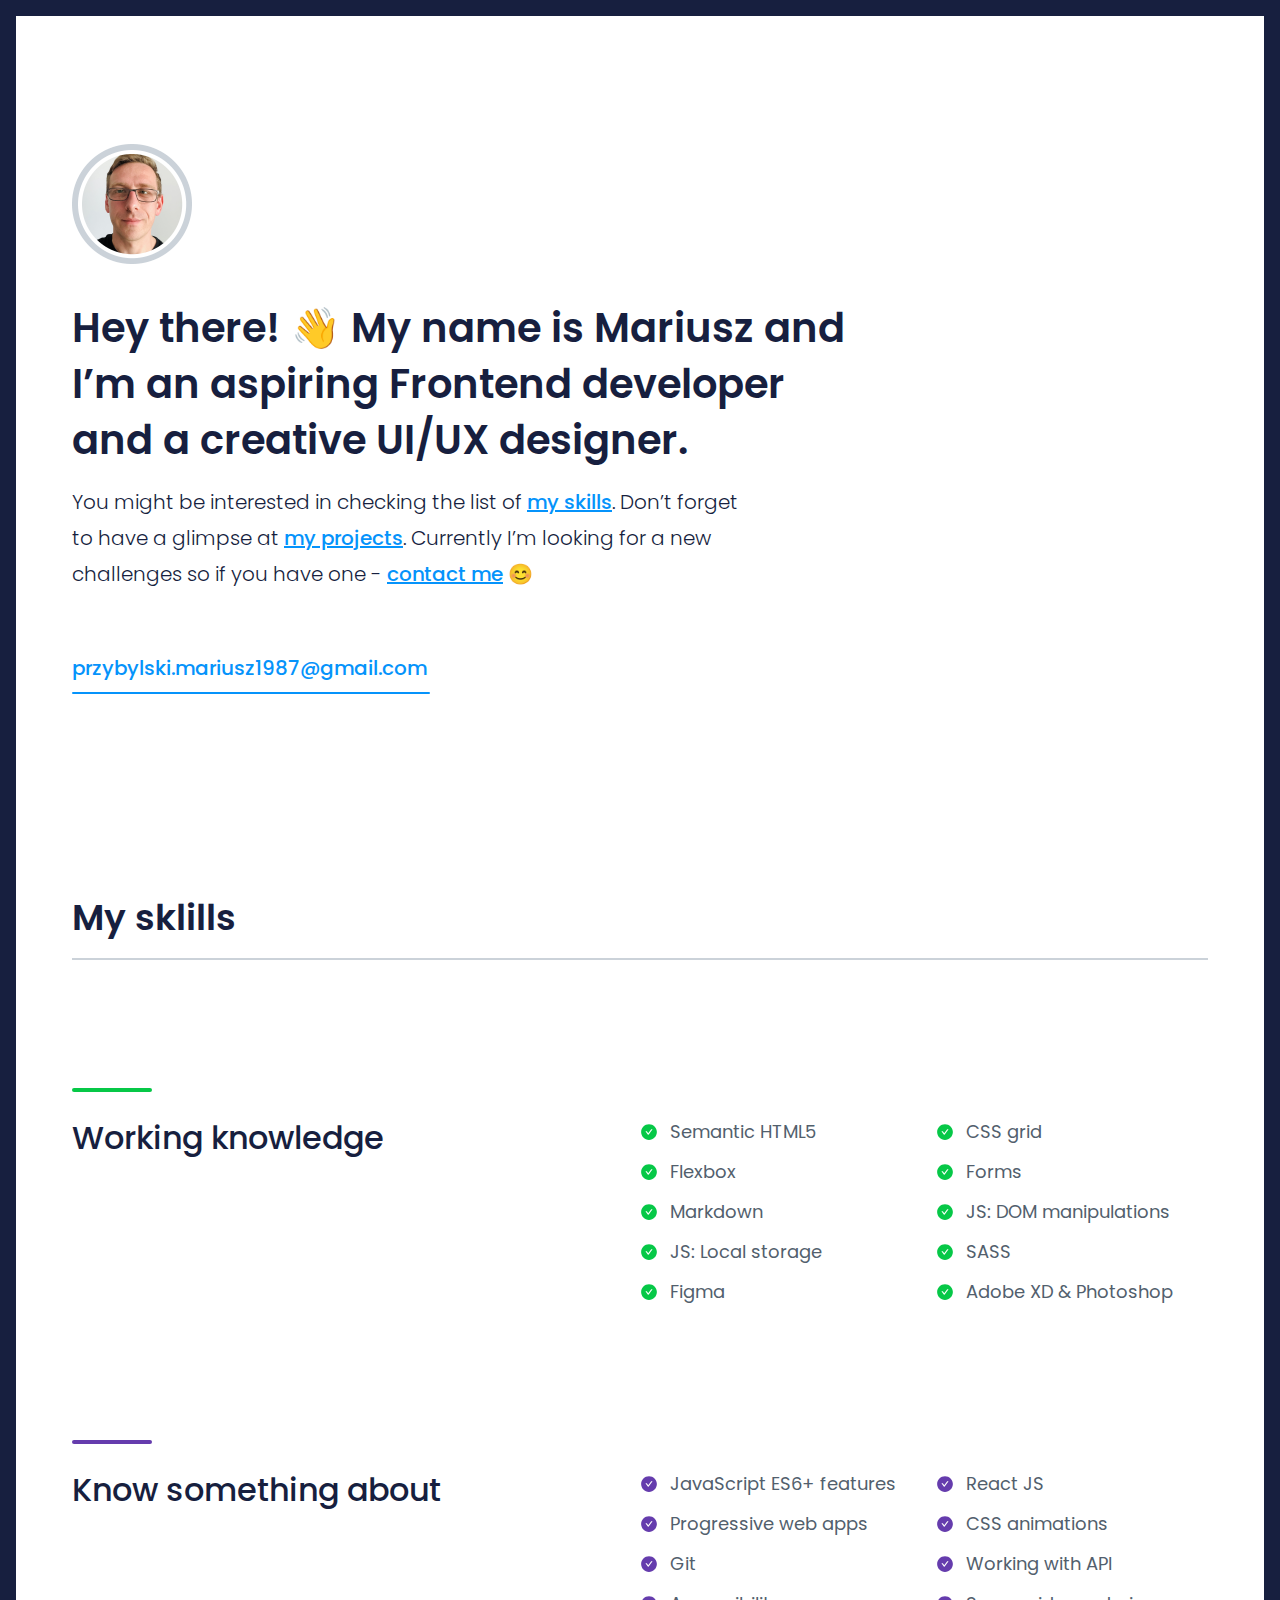
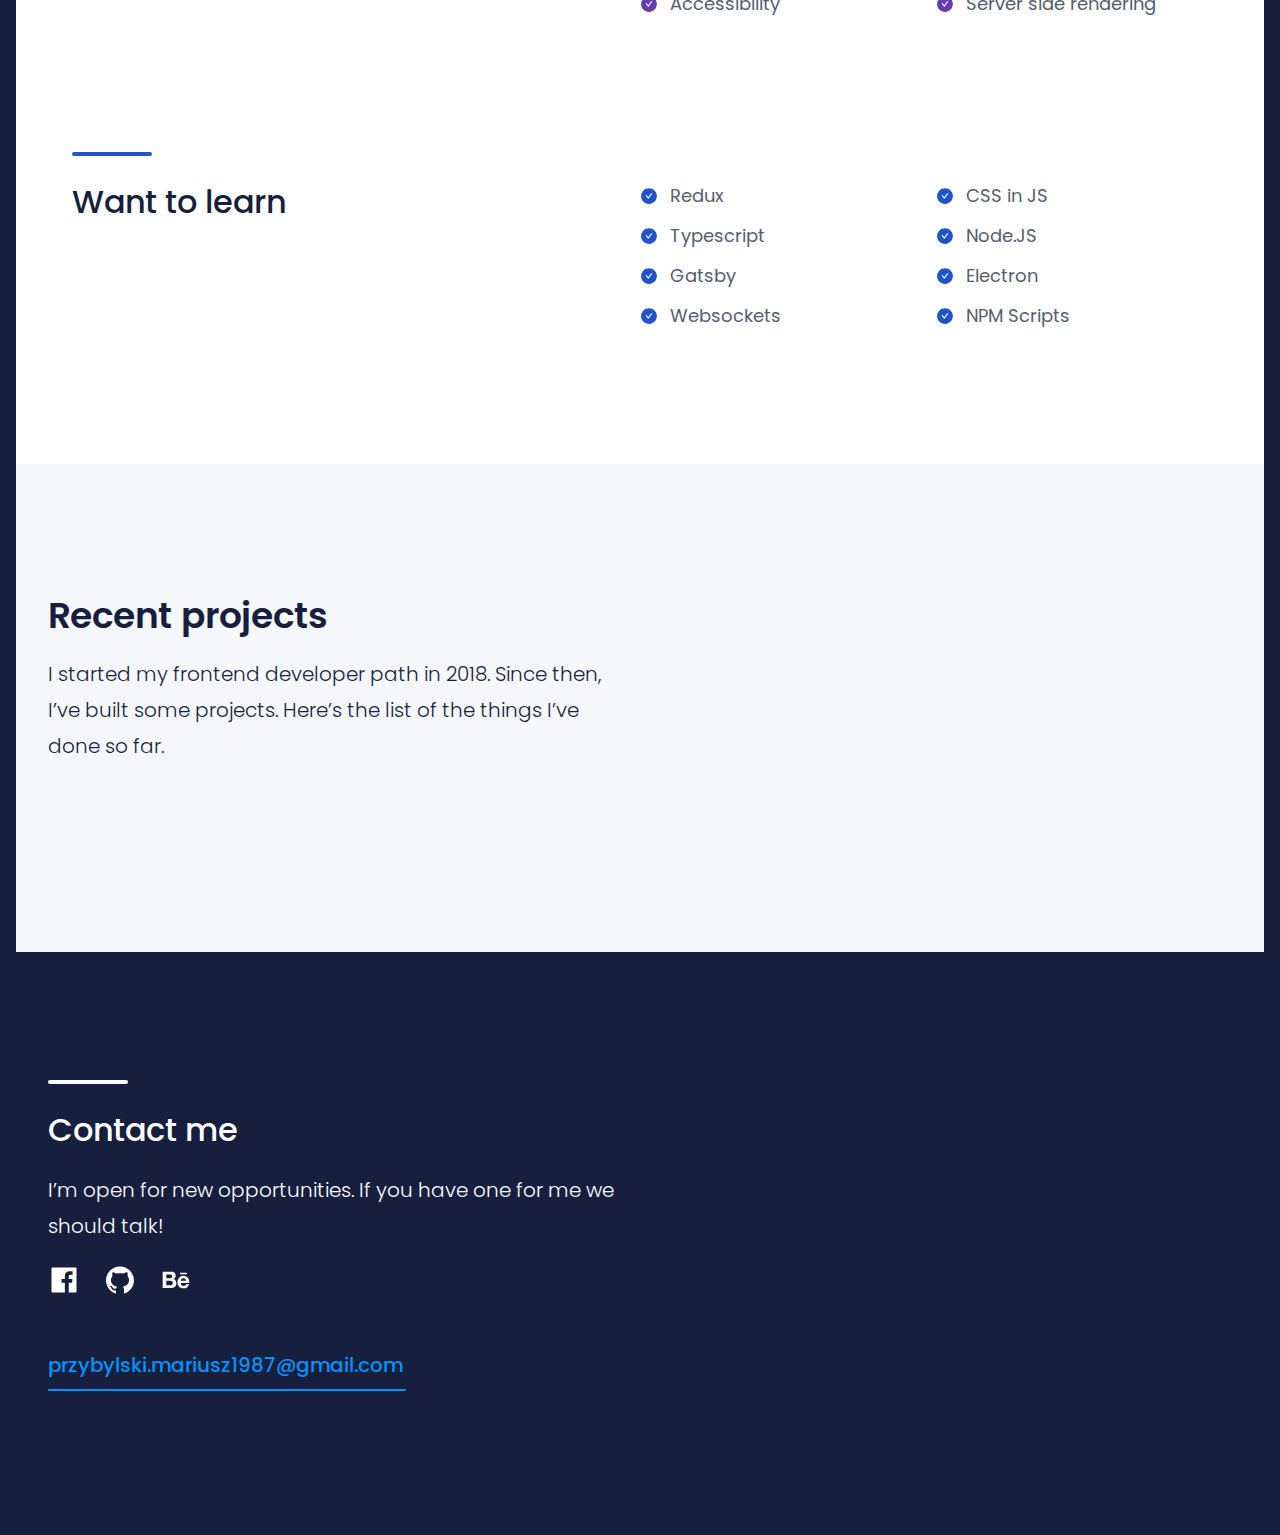
==== commit c6c01824: "Updates" ====
--- a/index.html
+++ b/index.html
@@ -51,6 +51,7 @@
           <h3 class="content__heading">Know something about</h3>
           <ul class="content__list">
             <li class="content__item">JavaScript ES6+ features</li>
+            <li class="content__item">React JS</li>
             <li class="content__item">Progressive web apps</li>
             <li class="content__item">CSS animations</li>
             <li class="content__item">Git</li>
@@ -62,7 +63,8 @@
         <section class="content content--blue">
           <h3 class="content__heading">Want to learn</h3>
           <ul class="content__list">
-            <li class="content__item">React JS</li>
+            <li class="content__item">Redux</li>
+            <li class="content__item">CSS in JS</li>
             <li class="content__item">Typescript</li>
             <li class="content__item">Node.JS</li>
             <li class="content__item">Gatsby</li>
